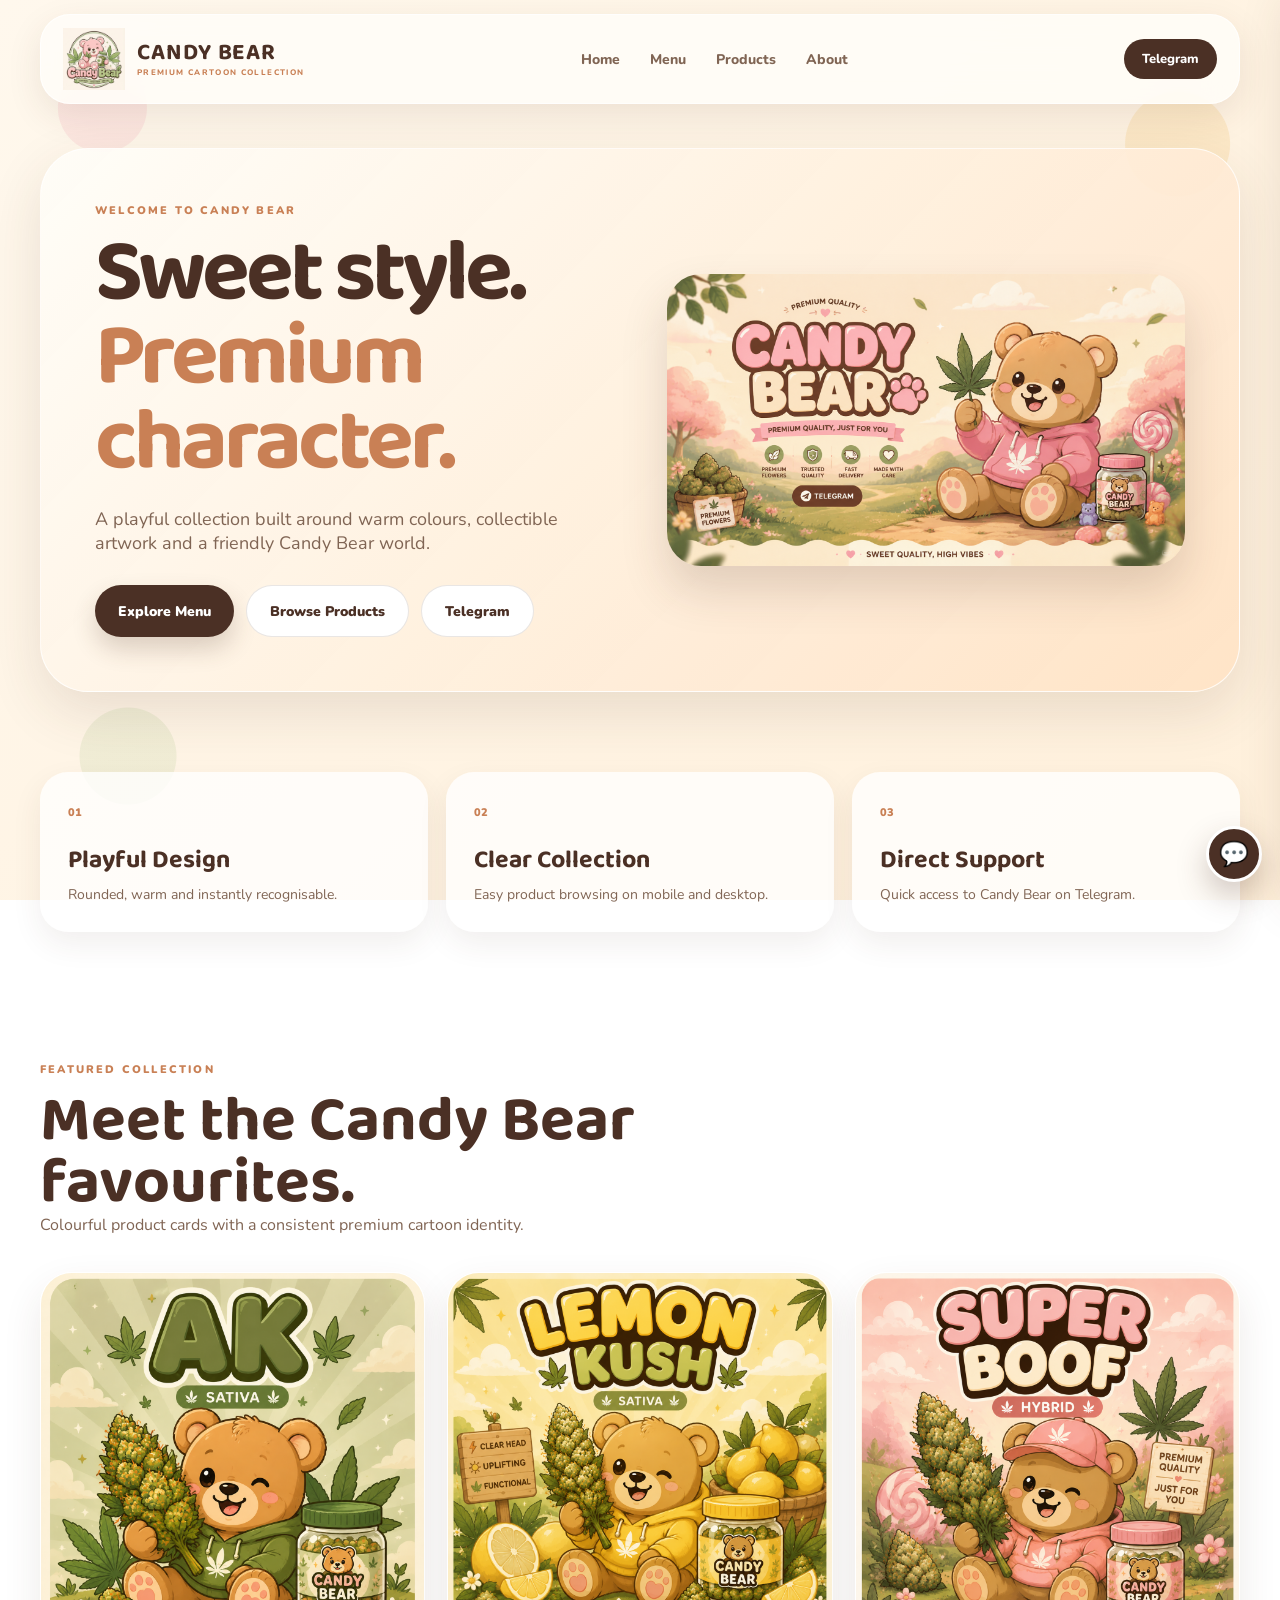
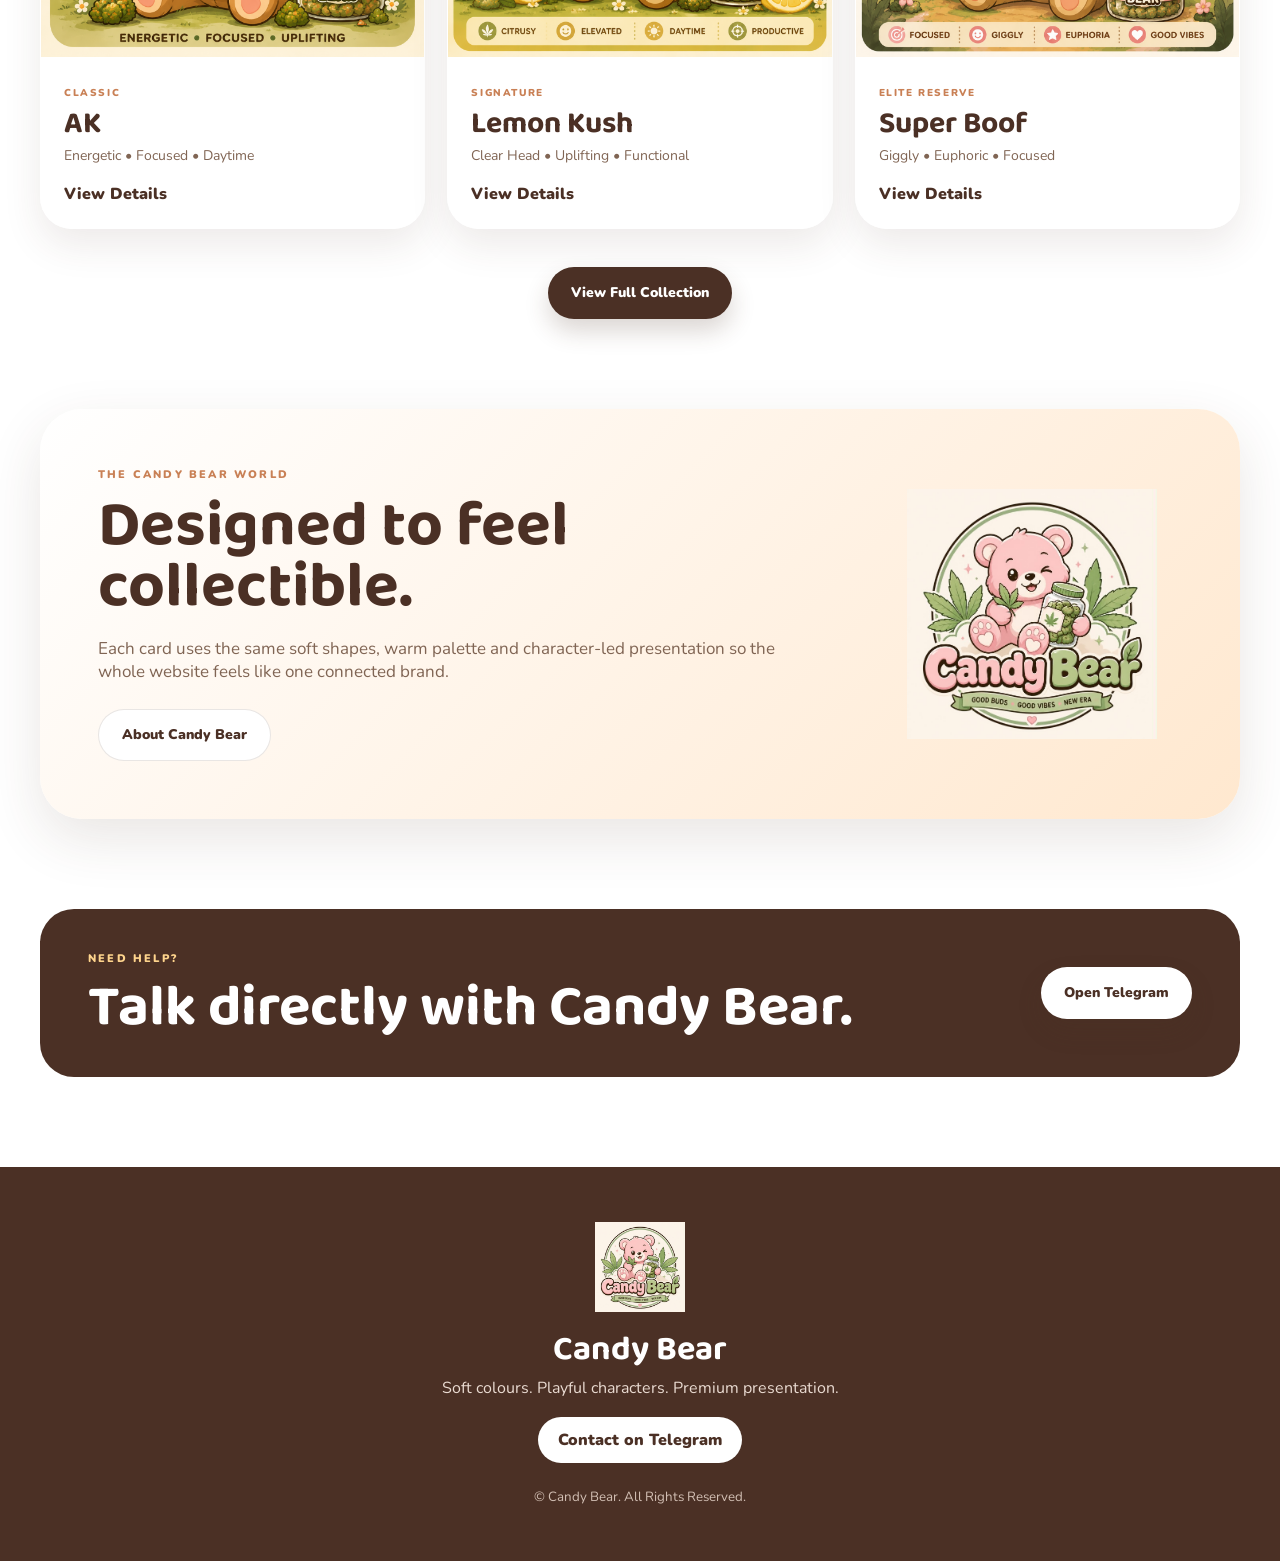
==== index.html @ da74f048 "Add files via upload" ====
<!DOCTYPE html>
<html lang="en">
<head>
  <meta charset="UTF-8">
  <meta name="viewport" content="width=device-width, initial-scale=1.0">
  <title>Candy Bear | Premium Cartoon Collection</title>
  <meta name="description" content="Explore the Candy Bear premium cartoon collection.">
  <link rel="icon" type="image/png" href="images/logo.png">
  <link rel="stylesheet" href="css/style.css">
</head>
<body>

<header class="site-header">
  <a class="brand" href="index.html" aria-label="Candy Bear home">
    <img src="images/logo.png" alt="Candy Bear">
    <span><strong>CANDY BEAR</strong><small>PREMIUM CARTOON COLLECTION</small></span>
  </a>

  <nav class="desktop-nav" aria-label="Main navigation">
    <a href="index.html">Home</a>
    <a href="menu.html">Menu</a>
    <a href="products.html">Products</a>
    <a href="about.html">About</a>
  </nav>

  <a class="header-telegram" href="https://t.me/CandyBearHQ" target="_blank" rel="noopener noreferrer">
    Telegram
  </a>

  <button class="menu-btn" type="button" onclick="openMenu()" aria-label="Open menu">☰</button>
</header>

<div class="mobile-menu" id="mobileMenu">
  <a href="index.html">Home</a>
  <a href="menu.html">Menu</a>
  <a href="products.html">Products</a>
  <a href="about.html">About</a>
  <a href="delivery.html">Delivery</a>
  <a href="contact.html">Contact</a>
  <a href="https://t.me/CandyBearHQ" class="telegram" target="_blank" rel="noopener noreferrer">Telegram</a>
</div>


<main>
  <section class="hero">
    <div class="hero-copy">
      <p class="eyebrow">WELCOME TO CANDY BEAR</p>
      <h1>Sweet style.<br><em>Premium character.</em></h1>
      <p>A playful collection built around warm colours, collectible artwork and a friendly Candy Bear world.</p>
      <div class="hero-actions">
        <a class="button primary" href="menu.html">Explore Menu</a>
        <a class="button secondary" href="products.html">Browse Products</a>
        <a class="button secondary" href="https://t.me/CandyBearHQ" target="_blank" rel="noopener noreferrer">Telegram</a>
      </div>
    </div>
    <div class="hero-visual">
      <img src="images/hero.png" alt="Candy Bear hero artwork">
    </div>
  </section>

  <section class="feature-strip">
    <article><span>01</span><h2>Playful Design</h2><p>Rounded, warm and instantly recognisable.</p></article>
    <article><span>02</span><h2>Clear Collection</h2><p>Easy product browsing on mobile and desktop.</p></article>
    <article><span>03</span><h2>Direct Support</h2><p>Quick access to Candy Bear on Telegram.</p></article>
  </section>

  <section class="section-shell">
    <div class="section-heading">
      <p class="eyebrow">FEATURED COLLECTION</p>
      <h2>Meet the Candy Bear favourites.</h2>
      <p>Colourful product cards with a consistent premium cartoon identity.</p>
    </div>

    <div class="product-grid">
      <article class="product-card"><img src="images/products/ak.png" alt="AK"><div><small>CLASSIC</small><h3>AK</h3><p>Energetic • Focused • Daytime</p><a href="products.html#ak">View Details</a></div></article>
      <article class="product-card"><img src="images/products/lemon.png" alt="Lemon Kush"><div><small>SIGNATURE</small><h3>Lemon Kush</h3><p>Clear Head • Uplifting • Functional</p><a href="products.html#lemon-kush">View Details</a></div></article>
      <article class="product-card"><img src="images/products/superboof.png" alt="Super Boof"><div><small>ELITE RESERVE</small><h3>Super Boof</h3><p>Giggly • Euphoric • Focused</p><a href="products.html#super-boof">View Details</a></div></article>
    </div>

    <div class="center-action"><a class="button primary" href="products.html">View Full Collection</a></div>
  </section>

  <section class="brand-story">
    <div>
      <p class="eyebrow">THE CANDY BEAR WORLD</p>
      <h2>Designed to feel collectible.</h2>
      <p>Each card uses the same soft shapes, warm palette and character-led presentation so the whole website feels like one connected brand.</p>
      <a class="button secondary" href="about.html">About Candy Bear</a>
    </div>
    <img src="images/logo.png" alt="Candy Bear logo">
  </section>

  <section class="final-cta">
    <div><p class="eyebrow">NEED HELP?</p><h2>Talk directly with Candy Bear.</h2></div>
    <a class="button primary" href="https://t.me/CandyBearHQ" target="_blank" rel="noopener noreferrer">Open Telegram</a>
  </section>
</main>


<footer class="site-footer">
  <img src="images/logo.png" alt="Candy Bear">
  <h2>Candy Bear</h2>
  <p>Soft colours. Playful characters. Premium presentation.</p>
  <a href="https://t.me/CandyBearHQ" target="_blank" rel="noopener noreferrer">Contact on Telegram</a>
  <small>© Candy Bear. All Rights Reserved.</small>
</footer>

<a class="floating-telegram" href="https://t.me/CandyBearHQ" target="_blank" rel="noopener noreferrer" aria-label="Open Telegram">💬</a>
<script src="js/script.js"></script>

</body>
</html>
---- css/style.css ----
@import url('https://fonts.googleapis.com/css2?family=Baloo+2:wght@500;600;700;800&family=Nunito:wght@400;600;700;800&display=swap');

:root{
  --cream:#fff8ed;
  --cream-2:#fff0db;
  --paper:#fffdf8;
  --brown:#4b3025;
  --brown-2:#6b4635;
  --caramel:#c98055;
  --honey:#efb64d;
  --pink:#f3a7b5;
  --green:#9fbe78;
  --muted:#806554;
  --line:rgba(75,48,37,.12);
  --shadow:0 20px 55px rgba(75,48,37,.12);
  --radius:34px;
}

*{box-sizing:border-box;margin:0;padding:0}
html{scroll-behavior:smooth}
body{
  min-height:100vh;
  overflow-x:hidden;
  color:var(--brown);
  font-family:"Nunito",sans-serif;
  background:
    radial-gradient(circle at 8% 12%,rgba(243,167,181,.2) 0 44px,transparent 45px),
    radial-gradient(circle at 92% 16%,rgba(239,182,77,.18) 0 52px,transparent 53px),
    radial-gradient(circle at 10% 84%,rgba(159,190,120,.15) 0 48px,transparent 49px),
    linear-gradient(135deg,var(--cream),var(--cream-2));
  background-attachment:fixed;
}
img{display:block;max-width:100%}
a{text-decoration:none;color:inherit}
button{font:inherit}

.site-header{
  position:sticky;top:14px;z-index:1000;
  width:min(1200px,calc(100% - 30px));
  min-height:86px;margin:14px auto 0;padding:13px 22px;
  display:flex;align-items:center;justify-content:space-between;gap:24px;
  border:1px solid rgba(255,255,255,.75);border-radius:30px;
  background:rgba(255,253,248,.86);
  backdrop-filter:blur(16px);-webkit-backdrop-filter:blur(16px);
  box-shadow:0 12px 35px rgba(75,48,37,.10);
}
.brand{display:flex;align-items:center;gap:12px}
.brand img{width:62px;height:62px;object-fit:contain}
.brand span{display:grid;line-height:1}
.brand strong{font-family:"Baloo 2",sans-serif;font-size:23px;letter-spacing:.04em}
.brand small{margin-top:5px;color:var(--caramel);font-size:8px;font-weight:800;letter-spacing:.17em}
.desktop-nav{display:flex;gap:30px}
.desktop-nav a{font-size:14px;font-weight:800;color:var(--muted)}
.desktop-nav a:hover{color:var(--caramel)}
.header-telegram,.mobile-menu .telegram{
  padding:11px 18px;border-radius:999px;background:var(--brown);color:#fff;font-size:13px;font-weight:800
}
.menu-btn{display:none;border:0;background:transparent;color:var(--brown);font-size:28px;cursor:pointer}
.mobile-menu{
  position:fixed;top:0;right:-330px;z-index:1200;width:300px;height:100vh;padding:110px 34px 40px;
  display:grid;align-content:start;gap:8px;background:var(--paper);box-shadow:-18px 0 50px rgba(75,48,37,.16);
  transition:right .3s ease;
}
.mobile-menu.active{right:0}
.mobile-menu a{padding:13px 2px;border-bottom:1px solid var(--line);font-size:18px;font-weight:800}

.hero{
  width:min(1200px,calc(100% - 30px));margin:44px auto 80px;padding:54px;
  display:grid;grid-template-columns:1fr 1fr;align-items:center;gap:54px;
  border:1px solid rgba(255,255,255,.8);border-radius:48px;
  background:linear-gradient(135deg,rgba(255,253,248,.95),rgba(255,226,196,.9));
  box-shadow:var(--shadow);overflow:hidden;
}
.hero-copy h1,.page-hero h1,.section-heading h2,.category-title h2,.brand-story h2,.final-cta h2{
  font-family:"Baloo 2",sans-serif;line-height:.96
}
.hero-copy h1{font-size:clamp(54px,7vw,88px);letter-spacing:-.045em}
.hero-copy h1 em{color:var(--caramel);font-style:normal}
.hero-copy>p:not(.eyebrow){max-width:620px;margin-top:22px;color:var(--muted);font-size:18px}
.eyebrow{margin-bottom:14px;color:var(--caramel);font-size:11px;font-weight:900;letter-spacing:.2em}
.hero-actions{margin-top:30px;display:flex;flex-wrap:wrap;gap:12px}
.button{
  min-height:52px;padding:0 23px;display:inline-flex;align-items:center;justify-content:center;
  border-radius:999px;font-size:14px;font-weight:900;transition:.25s ease
}
.button:hover{transform:translateY(-3px)}
.button.primary{background:var(--brown);color:#fff;box-shadow:0 12px 25px rgba(75,48,37,.2)}
.button.secondary{border:1px solid var(--line);background:#fff;color:var(--brown)}
.hero-visual img{width:100%;border-radius:34px;box-shadow:0 24px 46px rgba(75,48,37,.17)}

.feature-strip{
  width:min(1200px,calc(100% - 30px));margin:0 auto 90px;
  display:grid;grid-template-columns:repeat(3,1fr);gap:18px
}
.feature-strip article{padding:28px;border-radius:28px;background:rgba(255,255,255,.78);box-shadow:0 12px 30px rgba(75,48,37,.08)}
.feature-strip span{color:var(--caramel);font-size:11px;font-weight:900}
.feature-strip h2{margin-top:18px;font-family:"Baloo 2",sans-serif;font-size:25px}
.feature-strip p{margin-top:5px;color:var(--muted);font-size:14px}

.section-shell,.menu-category-section,.catalog{width:min(1200px,calc(100% - 30px));margin:0 auto;padding:40px 0 90px}
.section-heading{max-width:760px;margin-bottom:36px}
.section-heading h2,.category-title h2{font-size:clamp(42px,5vw,66px)}
.section-heading>p:last-child,.category-title+ p{color:var(--muted)}
.product-grid,.menu-product-grid{display:grid;grid-template-columns:repeat(3,1fr);gap:22px}
.product-card,.menu-product,.catalog-card{
  overflow:hidden;border:1px solid rgba(255,255,255,.75);border-radius:32px;
  background:rgba(255,255,255,.85);box-shadow:0 16px 38px rgba(75,48,37,.10);
  transition:transform .3s ease,box-shadow .3s ease
}
.product-card:hover,.menu-product:hover,.catalog-card:hover{transform:translateY(-8px);box-shadow:0 26px 55px rgba(75,48,37,.16)}
.product-card img,.menu-product img{width:100%;aspect-ratio:1/1;object-fit:cover}
.product-card>div,.menu-product-body{padding:23px}
.product-card small,.menu-product small,.catalog-card small{color:var(--caramel);font-size:10px;font-weight:900;letter-spacing:.16em}
.product-card h3,.menu-product h3{margin-top:7px;font-family:"Baloo 2",sans-serif;font-size:30px;line-height:1}
.product-card p,.menu-product p{margin-top:7px;color:var(--muted);font-size:14px}
.product-card a,.menu-product a{margin-top:18px;display:inline-flex;color:var(--brown);font-weight:900}
.menu-product strong{display:block;margin-top:12px;color:var(--brown);font-size:17px}
.center-action{margin-top:38px;text-align:center}

.brand-story{
  width:min(1200px,calc(100% - 30px));margin:0 auto 90px;padding:58px;
  display:grid;grid-template-columns:1fr 300px;align-items:center;gap:60px;
  border-radius:42px;background:linear-gradient(135deg,#fff,#ffe8cf);box-shadow:var(--shadow)
}
.brand-story h2{font-size:clamp(42px,5vw,66px)}
.brand-story p:not(.eyebrow){margin:18px 0 26px;color:var(--muted);font-size:17px}
.brand-story img{width:250px;margin:auto}

.page-hero{
  width:min(900px,calc(100% - 30px));margin:70px auto 36px;text-align:center
}
.page-hero h1{font-size:clamp(52px,8vw,82px)}
.page-hero>p:last-child{margin-top:12px;color:var(--muted);font-size:17px}
.category-title{margin-bottom:28px}
.category-title span{color:var(--caramel);font-size:11px;font-weight:900;letter-spacing:.18em}
.menu-product-grid.three{grid-template-columns:repeat(3,1fr)}
.menu-category-section.tinted{
  width:100%;max-width:none;padding-left:max(15px,calc((100% - 1200px)/2));padding-right:max(15px,calc((100% - 1200px)/2));
  background:rgba(255,255,255,.34)
}

.catalog{display:grid;gap:24px}
.catalog-card{padding:22px;display:grid;grid-template-columns:290px 1fr;align-items:center;gap:34px}
.catalog-card img{width:100%;border-radius:25px}
.catalog-card h2{margin-top:8px;font-family:"Baloo 2",sans-serif;font-size:42px;line-height:1}
.catalog-card strong{display:block;margin-top:13px;color:var(--caramel);font-size:18px}
.catalog-card p{margin-top:9px;color:var(--muted)}
.catalog-actions{margin-top:22px;display:flex;flex-wrap:wrap;gap:10px}

.final-cta{
  width:min(1200px,calc(100% - 30px));margin:0 auto 90px;padding:42px 48px;
  display:flex;align-items:center;justify-content:space-between;gap:35px;
  border-radius:34px;background:var(--brown);color:#fff
}
.final-cta h2{font-size:clamp(38px,5vw,58px)}
.final-cta .eyebrow{color:#ffd58d}
.final-cta .button.primary{background:#fff;color:var(--brown)}

.site-footer{padding:55px 20px;text-align:center;background:var(--brown);color:#fff}
.site-footer img{width:90px;margin:auto}
.site-footer h2{margin-top:10px;font-family:"Baloo 2",sans-serif;font-size:34px}
.site-footer p{color:#eadbd2}
.site-footer>a{margin-top:18px;display:inline-flex;padding:12px 20px;border-radius:999px;background:#fff;color:var(--brown);font-weight:900}
.site-footer small{margin-top:25px;display:block;color:#d2bfb4}
.floating-telegram{
  position:fixed;right:18px;bottom:18px;z-index:1100;width:56px;height:56px;
  display:grid;place-items:center;border:3px solid #fff;border-radius:50%;
  background:var(--brown);font-size:24px;box-shadow:0 14px 30px rgba(75,48,37,.25)
}

@media(max-width:860px){
  .desktop-nav,.header-telegram{display:none}
  .menu-btn{display:block}
  .hero{grid-template-columns:1fr;padding:30px;text-align:center}
  .hero-actions{justify-content:center}
  .feature-strip{grid-template-columns:1fr}
  .product-grid,.menu-product-grid,.menu-product-grid.three{grid-template-columns:repeat(2,1fr)}
  .brand-story{grid-template-columns:1fr;text-align:center}
  .final-cta{align-items:flex-start;flex-direction:column}
}

@media(max-width:620px){
  .site-header{top:8px;min-height:72px;padding:10px 16px}
  .brand img{width:49px;height:49px}
  .brand strong{font-size:19px}
  .brand small{font-size:7px}
  .hero{margin-top:25px;padding:22px;border-radius:32px}
  .hero-copy h1{font-size:49px}
  .hero-copy>p:not(.eyebrow){font-size:16px}
  .hero-actions{display:grid}
  .hero-actions .button{width:100%}
  .product-grid,.menu-product-grid,.menu-product-grid.three{grid-template-columns:1fr}
  .product-card img,.menu-product img{aspect-ratio:1/1}
  .section-shell,.menu-category-section,.catalog{padding-bottom:65px}
  .brand-story{padding:34px 22px;border-radius:30px}
  .catalog-card{grid-template-columns:1fr;padding:14px}
  .catalog-card>div{padding:10px}
  .catalog-card h2{font-size:35px}
  .catalog-actions{display:grid}
  .catalog-actions .button{width:100%}
  .final-cta{padding:31px 23px;border-radius:28px}
  .final-cta .button{width:100%}
}


/* Candy Bear V2 collection banners */
.collection-banner{
  width:100%;
  height:auto;
  margin-bottom:28px;
  display:block;
  border:1px solid rgba(255,255,255,.8);
  border-radius:34px;
  box-shadow:0 18px 45px rgba(75,48,37,.14);
}

.menu-product-grid.two{
  grid-template-columns:repeat(2,minmax(0,1fr));
}

.menu-product-grid.one{
  grid-template-columns:minmax(0,1fr);
}

@media(max-width:620px){
  .collection-banner{
    margin-bottom:22px;
    border-radius:24px;
  }

  .menu-product-grid.two,
  .menu-product-grid.one{
    grid-template-columns:1fr;
  }
}
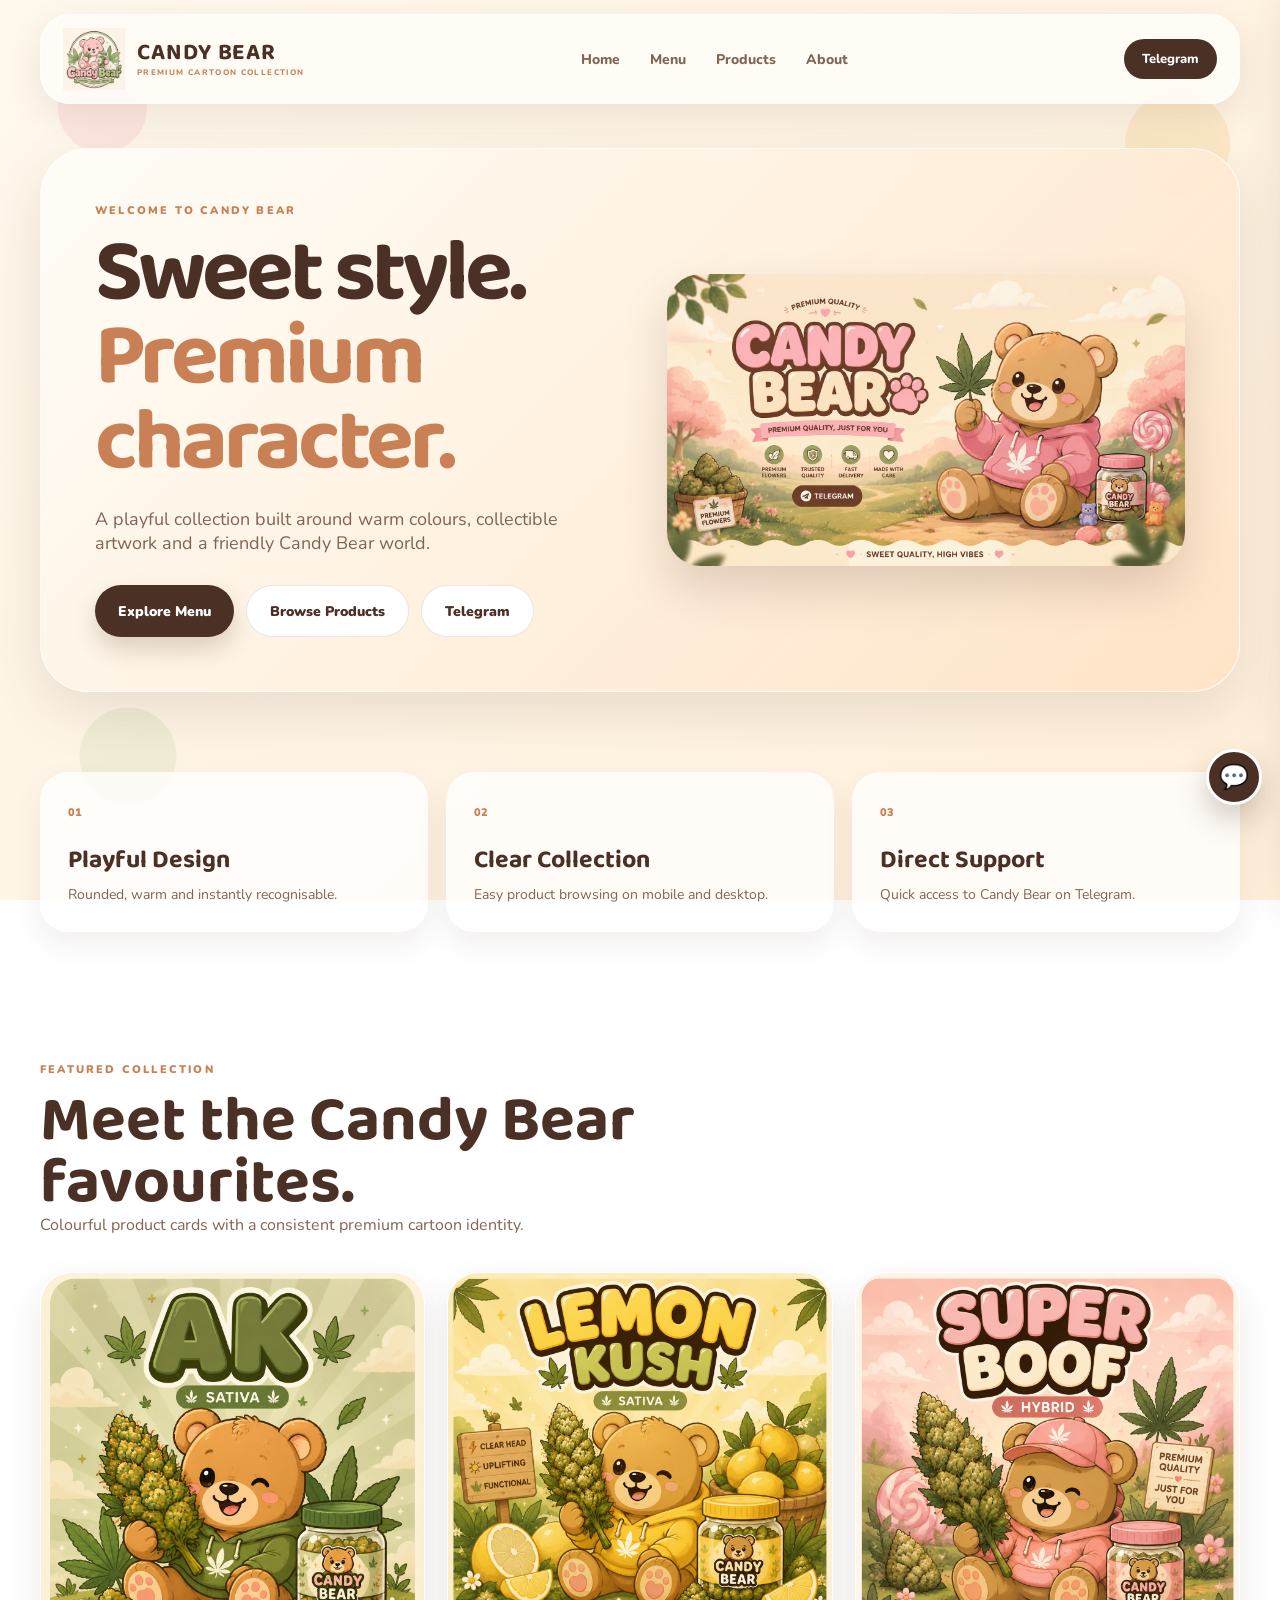
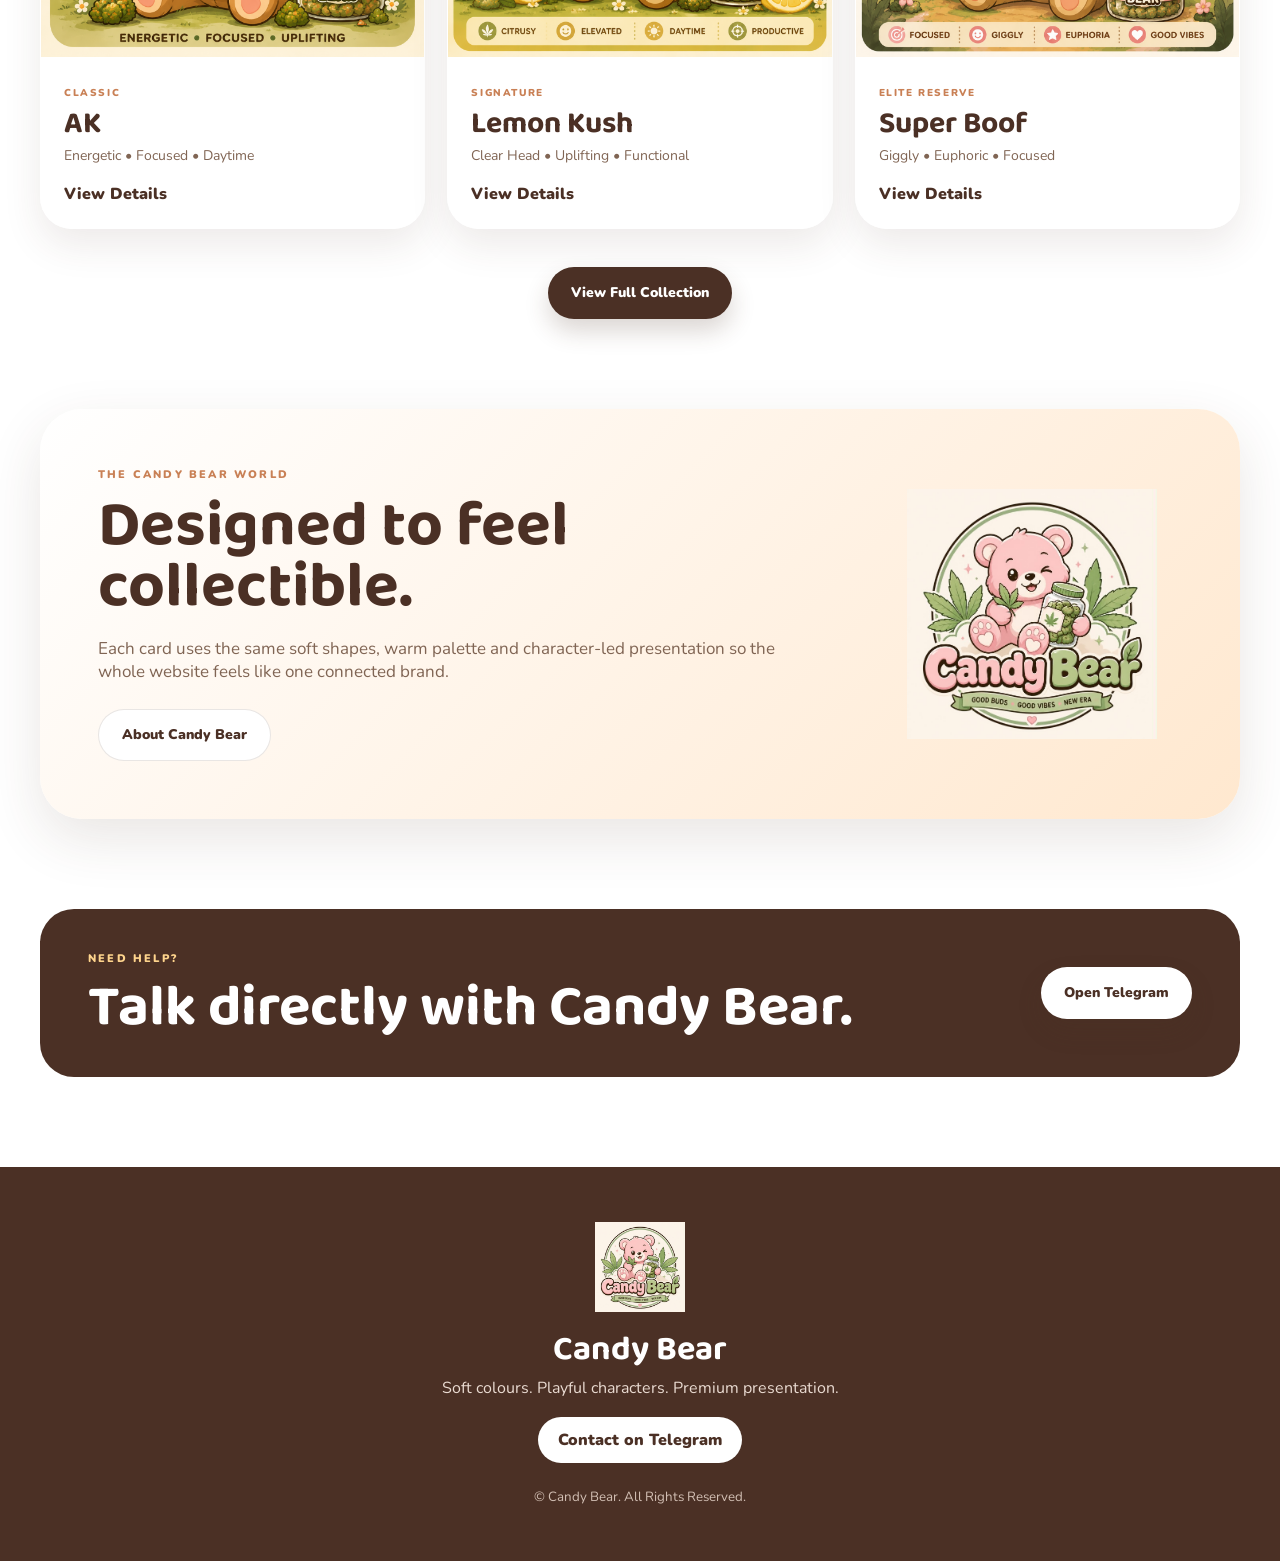
==== commit 7fc5c54d: "Add files via upload" ====
--- a/index.html
+++ b/index.html
@@ -6,7 +6,7 @@
   <title>Candy Bear | Premium Cartoon Collection</title>
   <meta name="description" content="Explore the Candy Bear premium cartoon collection.">
   <link rel="icon" type="image/png" href="images/logo.png">
-  <link rel="stylesheet" href="css/style.css">
+  <link rel="stylesheet" href="css/style.css?v=20260805-3">
 </head>
 <body>
 
@@ -27,7 +27,7 @@
     Telegram
   </a>
 
-  <button class="menu-btn" type="button" onclick="openMenu()" aria-label="Open menu">☰</button>
+  <button class="menu-btn" type="button" aria-label="Open menu" aria-controls="mobileMenu" aria-expanded="false">☰</button>
 </header>
 
 <div class="mobile-menu" id="mobileMenu">
--- a/css/style.css
+++ b/css/style.css
@@ -163,7 +163,7 @@
 .site-footer>a{margin-top:18px;display:inline-flex;padding:12px 20px;border-radius:999px;background:#fff;color:var(--brown);font-weight:900}
 .site-footer small{margin-top:25px;display:block;color:#d2bfb4}
 .floating-telegram{
-  position:fixed;right:18px;bottom:18px;z-index:1100;width:56px;height:56px;
+  position:fixed;right:18px;bottom:95px;z-index:1100;width:56px;height:56px;
   display:grid;place-items:center;border:3px solid #fff;border-radius:50%;
   background:var(--brown);font-size:24px;box-shadow:0 14px 30px rgba(75,48,37,.25)
 }
@@ -233,3 +233,149 @@
     grid-template-columns:1fr;
   }
 }
+
+
+/* Candy Bear V2 Final refinements */
+.category-title p{
+  max-width:680px;
+  margin-top:10px;
+  color:var(--muted);
+  font-size:16px;
+}
+
+.menu-product{
+  display:flex;
+  flex-direction:column;
+}
+
+.menu-product img{
+  width:100%;
+  aspect-ratio:1/1;
+  object-fit:cover;
+}
+
+.menu-product-body{
+  display:flex;
+  flex:1;
+  flex-direction:column;
+}
+
+.menu-product-body > p{
+  line-height:1.65;
+}
+
+.effect-list{
+  margin-top:16px;
+  display:flex;
+  flex-wrap:wrap;
+  gap:8px;
+}
+
+.effect-list span{
+  padding:7px 11px;
+  border:1px solid var(--line);
+  border-radius:999px;
+  background:var(--cream);
+  color:var(--brown-2);
+  font-size:12px;
+  font-weight:800;
+}
+
+.menu-product-body > a{
+  width:100%;
+  min-height:50px;
+  margin-top:auto;
+  padding:13px 18px;
+  align-items:center;
+  justify-content:center;
+  border-radius:999px;
+  background:var(--brown);
+  color:#fff;
+}
+
+.menu-overlay{
+  position:fixed;
+  inset:0;
+  z-index:1150;
+  background:rgba(75,48,37,.34);
+  opacity:0;
+  visibility:hidden;
+  transition:.3s ease;
+}
+
+.menu-overlay.active{
+  opacity:1;
+  visibility:visible;
+}
+
+.mobile-close{
+  position:absolute;
+  top:22px;
+  right:24px;
+  border:0;
+  background:transparent;
+  color:var(--brown);
+  font-size:34px;
+  cursor:pointer;
+}
+
+body.mobile-menu-open{
+  overflow:hidden;
+}
+
+@media(max-width:620px){
+  .page-hero{
+    margin-top:44px;
+  }
+
+  .page-hero h1{
+    font-size:48px;
+  }
+
+  .collection-banner{
+    width:100%;
+    height:auto;
+    object-fit:contain;
+    border-radius:22px;
+  }
+
+  .menu-product-body{
+    padding:22px 18px;
+  }
+
+  .menu-product h3{
+    font-size:32px;
+  }
+
+  .menu-product strong{
+    font-size:18px;
+  }
+
+  .menu-product-body > p{
+    font-size:16px;
+  }
+
+  .effect-list span{
+    font-size:13px;
+  }
+
+  .menu-product-body > a{
+    min-height:54px;
+    font-size:15px;
+  }
+}
+
+
+/* Mobile fix: prevent floating Telegram button from covering product cards */
+@media(max-width:620px){
+  body.menu-page .floating-telegram,
+  body.products-page .floating-telegram{
+    display:none;
+  }
+}
+
+/* Definitive product-page fix */
+body.menu-page .floating-telegram,
+body.products-page .floating-telegram{
+  display:none !important;
+}
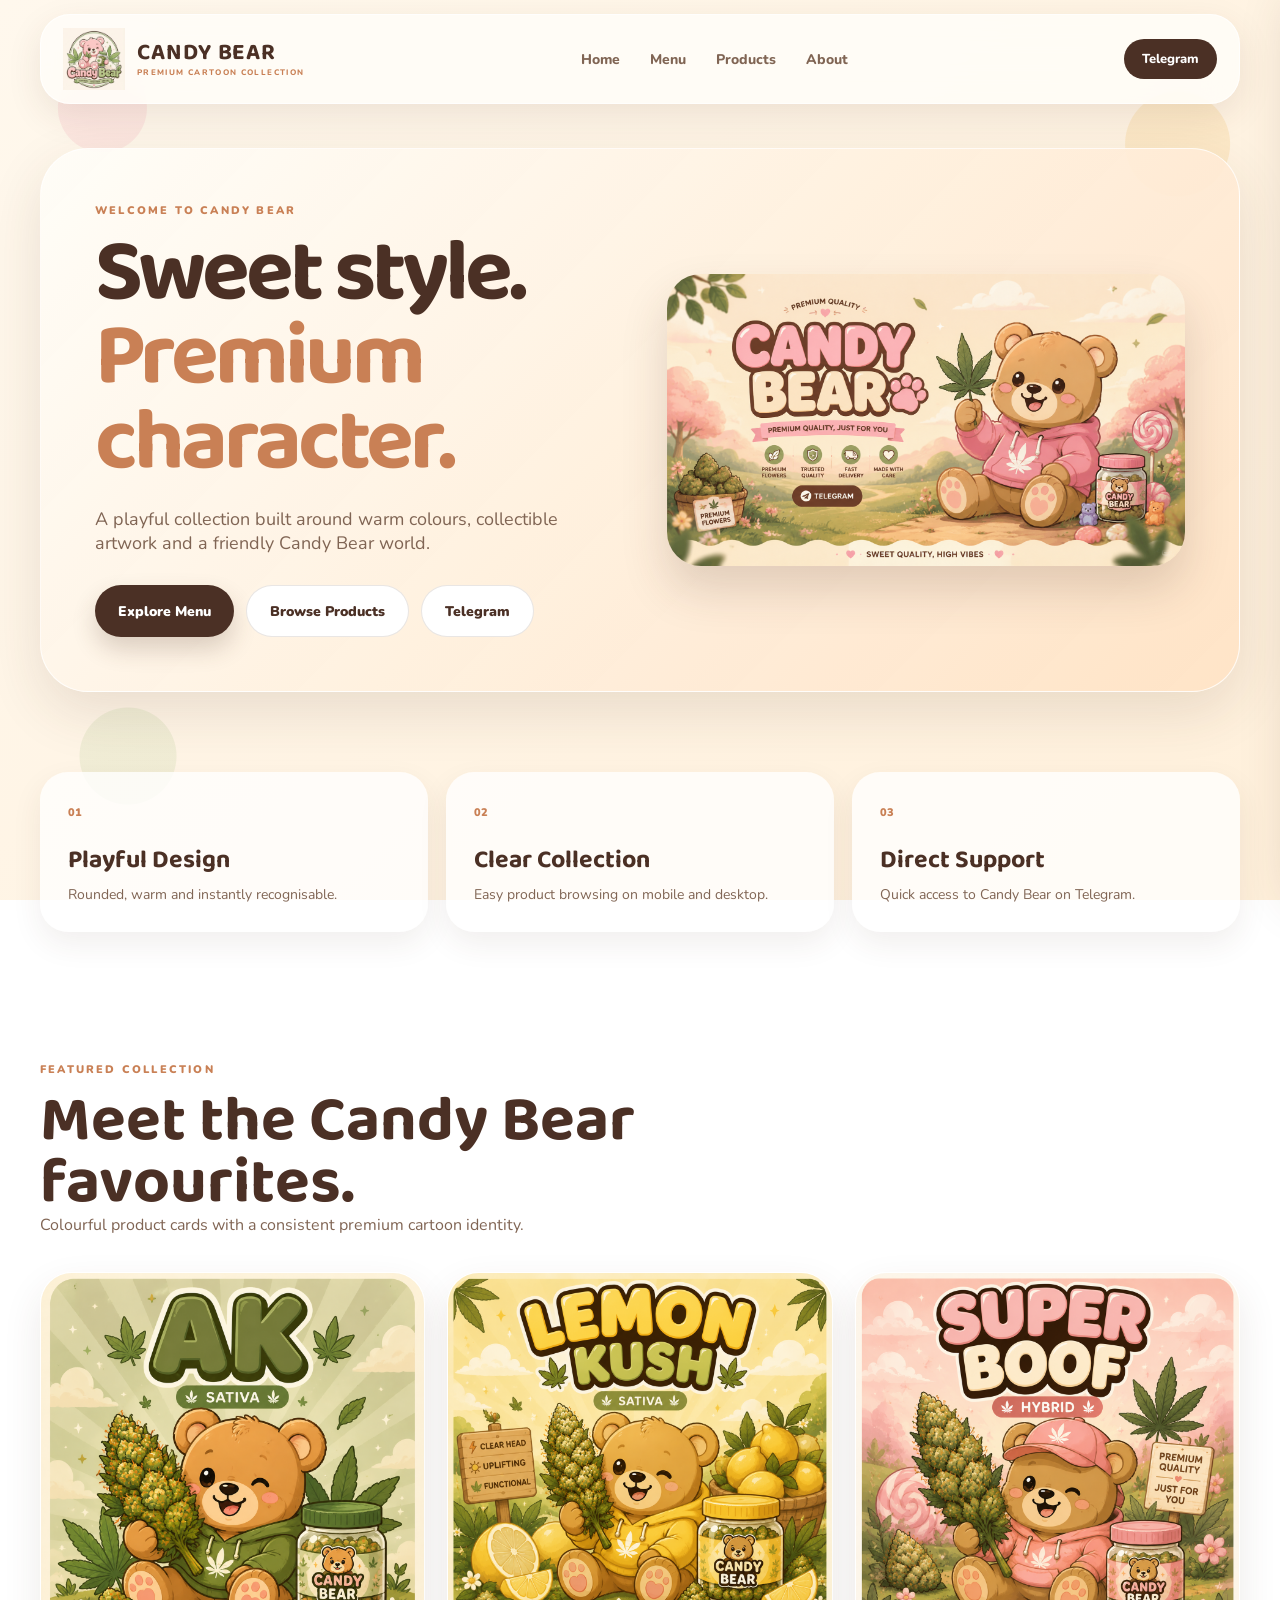
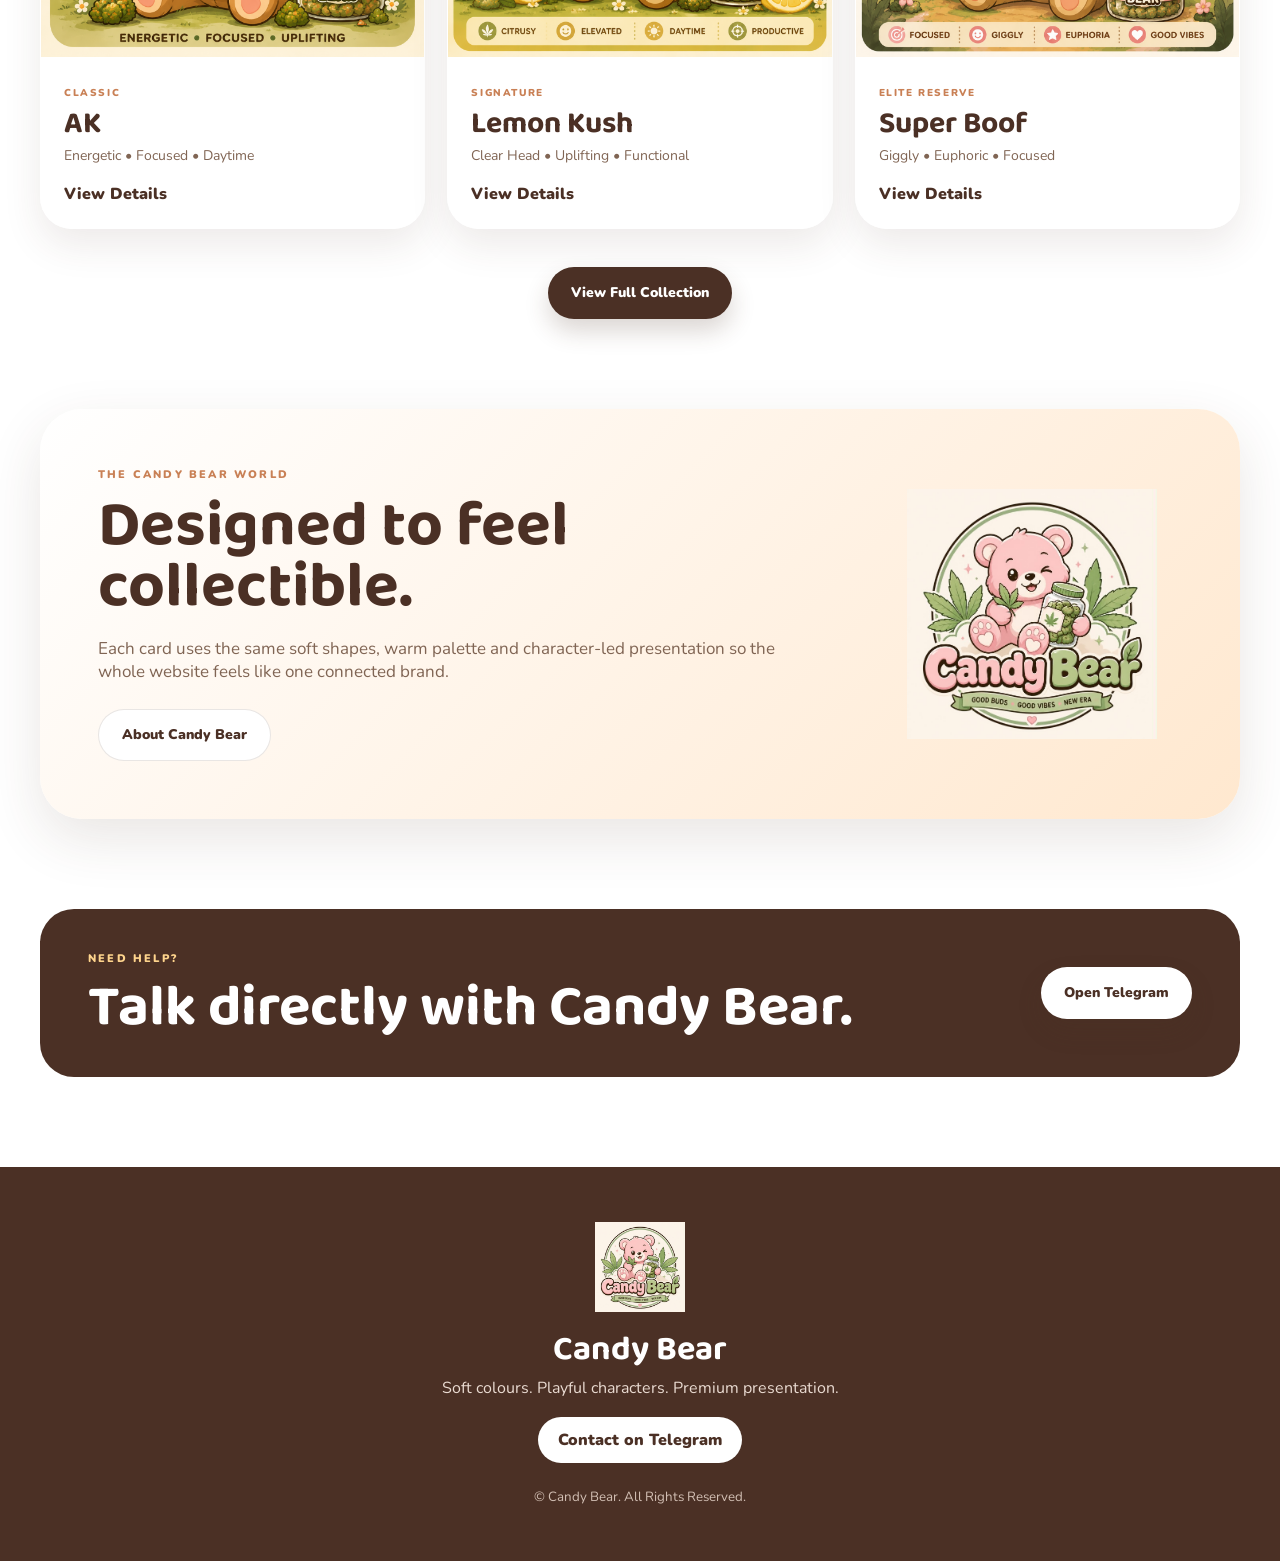
==== commit 7f71066b: "Add files via upload" ====
--- a/index.html
+++ b/index.html
@@ -6,7 +6,7 @@
   <title>Candy Bear | Premium Cartoon Collection</title>
   <meta name="description" content="Explore the Candy Bear premium cartoon collection.">
   <link rel="icon" type="image/png" href="images/logo.png">
-  <link rel="stylesheet" href="css/style.css?v=20260805-3">
+  <link rel="stylesheet" href="css/style.css?v=20260805-5">
 </head>
 <body>
 
@@ -104,8 +104,6 @@
   <a href="https://t.me/CandyBearHQ" target="_blank" rel="noopener noreferrer">Contact on Telegram</a>
   <small>© Candy Bear. All Rights Reserved.</small>
 </footer>
-
-<a class="floating-telegram" href="https://t.me/CandyBearHQ" target="_blank" rel="noopener noreferrer" aria-label="Open Telegram">💬</a>
 <script src="js/script.js"></script>
 
 </body>
--- a/css/style.css
+++ b/css/style.css
@@ -284,7 +284,7 @@
 .menu-product-body > a{
   width:100%;
   min-height:50px;
-  margin-top:auto;
+  margin-top:22px;
   padding:13px 18px;
   align-items:center;
   justify-content:center;
@@ -379,3 +379,28 @@
 body.products-page .floating-telegram{
   display:none !important;
 }
+
+
+/* Card button spacing and overlay fix — 2026-08-05 */
+.menu-product{
+  height:auto !important;
+  overflow:hidden;
+}
+.menu-product-body{
+  min-height:0;
+  padding-bottom:24px;
+}
+.menu-product-body > a{
+  position:relative;
+  z-index:1;
+  flex:none;
+  margin-top:22px !important;
+}
+.floating-telegram{
+  display:none !important;
+}
+@media(max-width:620px){
+  .menu-product-body > a{
+    margin-top:20px !important;
+  }
+}
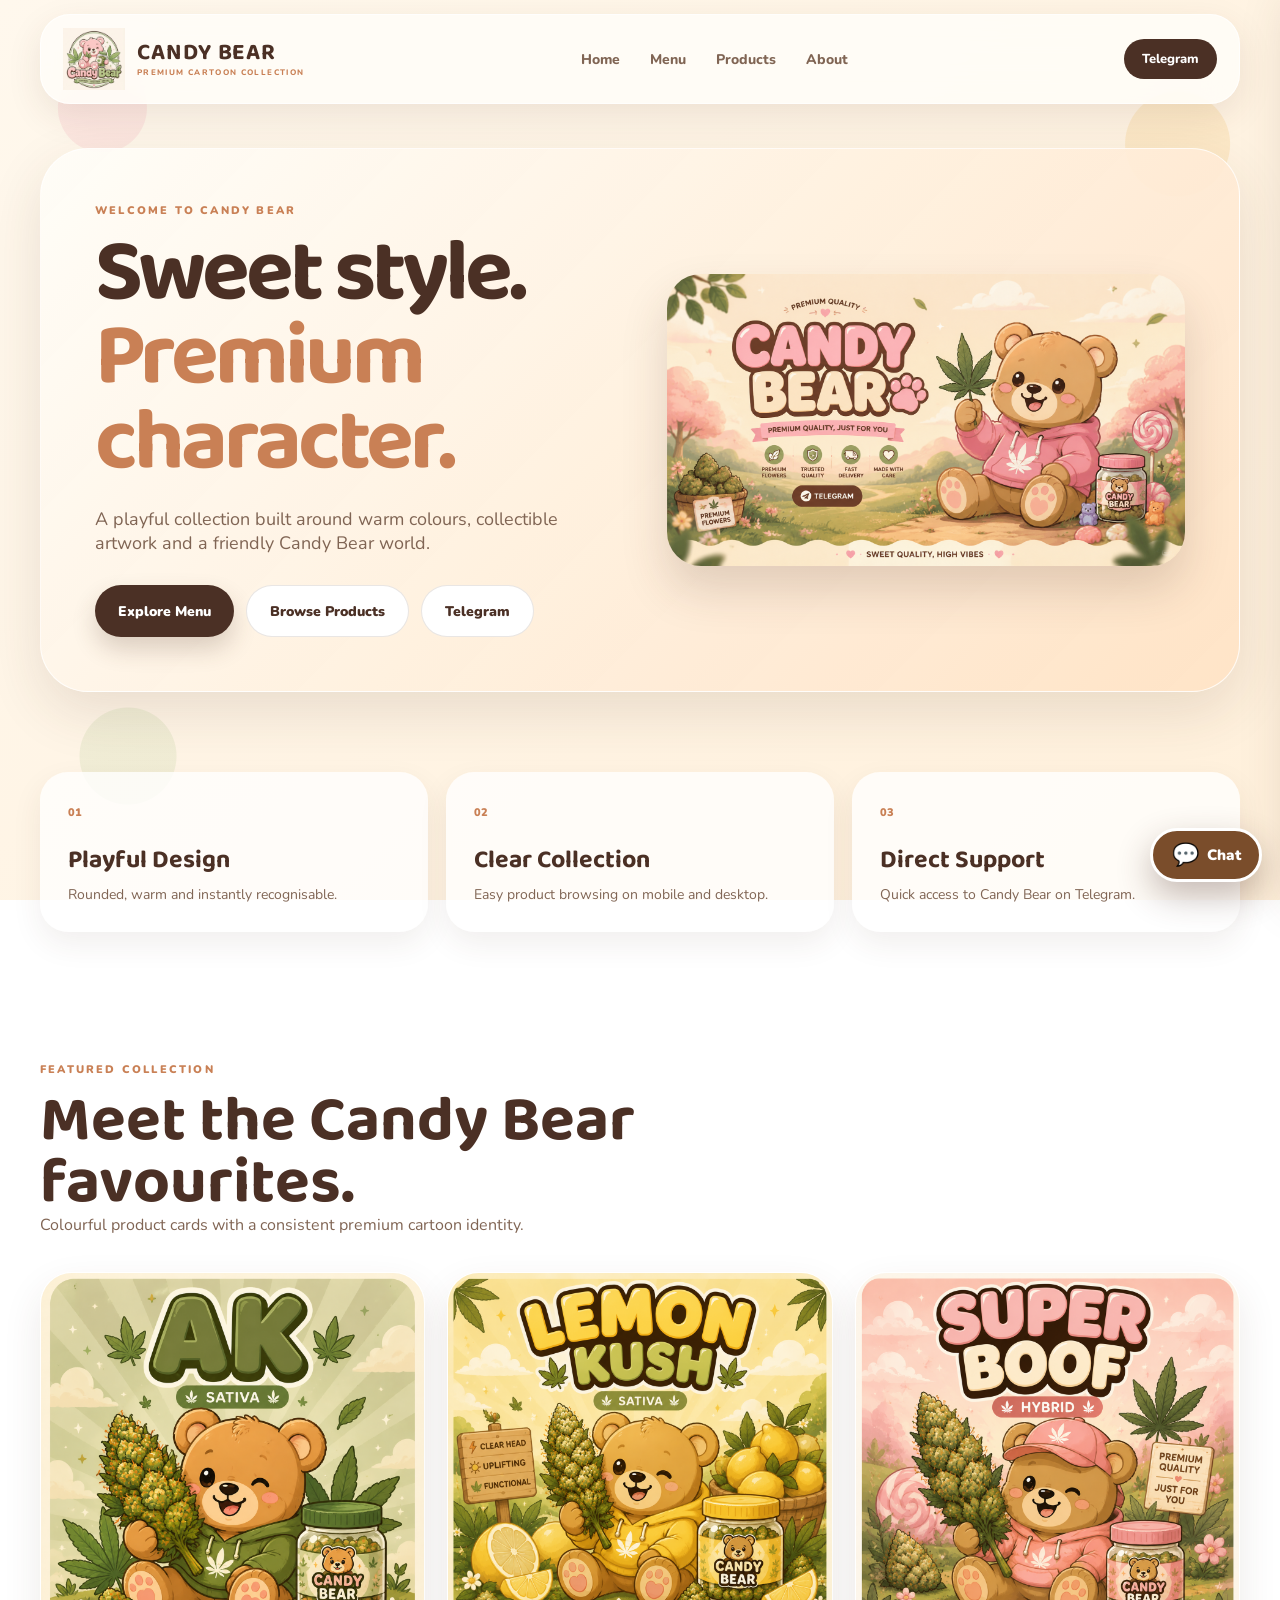
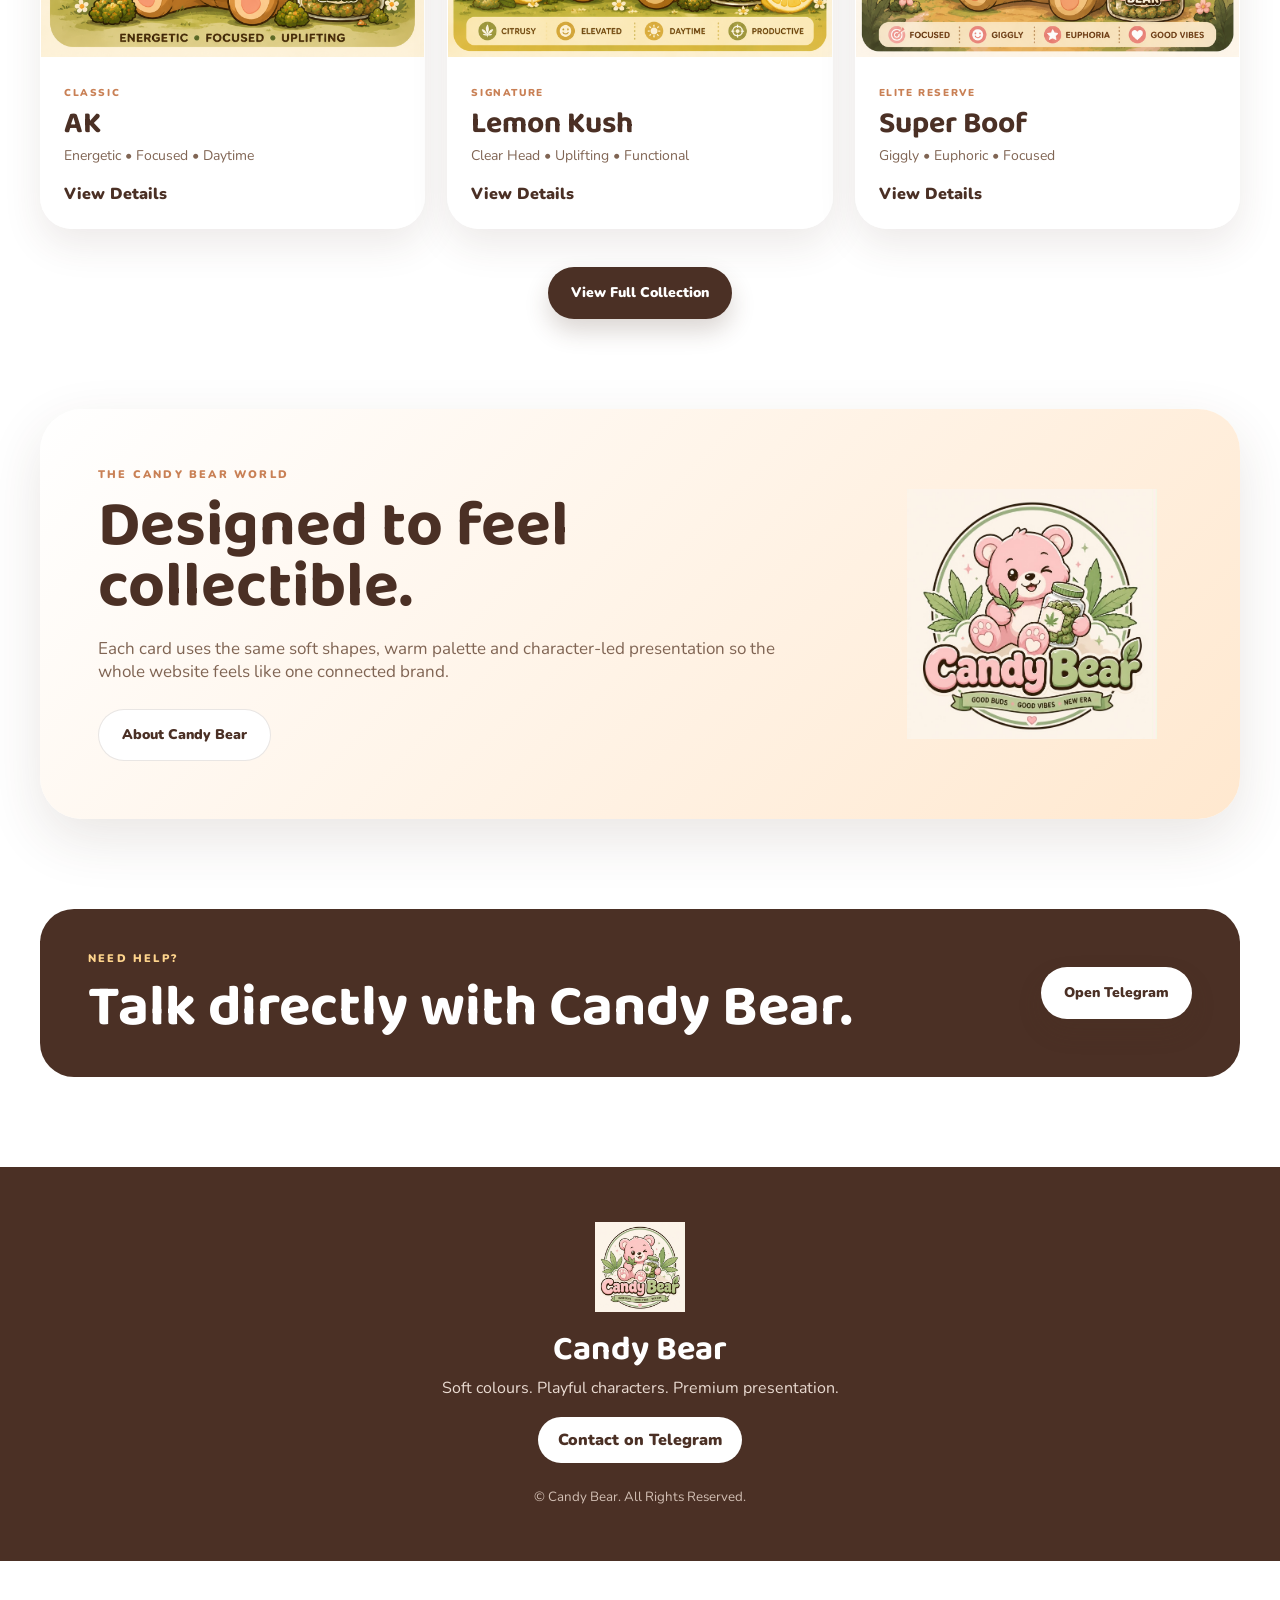
==== commit 117a6fdd: "Add files via upload" ====
--- a/index.html
+++ b/index.html
@@ -1,110 +1,95 @@
 <!DOCTYPE html>
+
 <html lang="en">
 <head>
-  <meta charset="UTF-8">
-  <meta name="viewport" content="width=device-width, initial-scale=1.0">
-  <title>Candy Bear | Premium Cartoon Collection</title>
-  <meta name="description" content="Explore the Candy Bear premium cartoon collection.">
-  <link rel="icon" type="image/png" href="images/logo.png">
-  <link rel="stylesheet" href="css/style.css?v=20260805-5">
+<meta charset="utf-8"/>
+<meta content="width=device-width, initial-scale=1.0" name="viewport"/>
+<title>Candy Bear | Premium Cartoon Collection</title>
+<meta content="Explore the Candy Bear premium cartoon collection." name="description"/>
+<link href="images/logo.png" rel="icon" type="image/png"/>
+<link href="css/style.css?v=20260805-chat-button-v2" rel="stylesheet"/>
 </head>
 <body>
-
 <header class="site-header">
-  <a class="brand" href="index.html" aria-label="Candy Bear home">
-    <img src="images/logo.png" alt="Candy Bear">
-    <span><strong>CANDY BEAR</strong><small>PREMIUM CARTOON COLLECTION</small></span>
-  </a>
-
-  <nav class="desktop-nav" aria-label="Main navigation">
-    <a href="index.html">Home</a>
-    <a href="menu.html">Menu</a>
-    <a href="products.html">Products</a>
-    <a href="about.html">About</a>
-  </nav>
-
-  <a class="header-telegram" href="https://t.me/CandyBearHQ" target="_blank" rel="noopener noreferrer">
+<a aria-label="Candy Bear home" class="brand" href="index.html">
+<img alt="Candy Bear" src="images/logo.png"/>
+<span><strong>CANDY BEAR</strong><small>PREMIUM CARTOON COLLECTION</small></span>
+</a>
+<nav aria-label="Main navigation" class="desktop-nav">
+<a href="index.html">Home</a>
+<a href="menu.html">Menu</a>
+<a href="products.html">Products</a>
+<a href="about.html">About</a>
+</nav>
+<a class="header-telegram" href="https://t.me/CandyBearHQ" rel="noopener noreferrer" target="_blank">
     Telegram
   </a>
-
-  <button class="menu-btn" type="button" aria-label="Open menu" aria-controls="mobileMenu" aria-expanded="false">☰</button>
+<button aria-controls="mobileMenu" aria-expanded="false" aria-label="Open menu" class="menu-btn" type="button">☰</button>
 </header>
-
 <div class="mobile-menu" id="mobileMenu">
-  <a href="index.html">Home</a>
-  <a href="menu.html">Menu</a>
-  <a href="products.html">Products</a>
-  <a href="about.html">About</a>
-  <a href="delivery.html">Delivery</a>
-  <a href="contact.html">Contact</a>
-  <a href="https://t.me/CandyBearHQ" class="telegram" target="_blank" rel="noopener noreferrer">Telegram</a>
+<a href="index.html">Home</a>
+<a href="menu.html">Menu</a>
+<a href="products.html">Products</a>
+<a href="about.html">About</a>
+<a href="delivery.html">Delivery</a>
+<a href="contact.html">Contact</a>
+<a class="telegram" href="https://t.me/CandyBearHQ" rel="noopener noreferrer" target="_blank">Telegram</a>
 </div>
-
-
 <main>
-  <section class="hero">
-    <div class="hero-copy">
-      <p class="eyebrow">WELCOME TO CANDY BEAR</p>
-      <h1>Sweet style.<br><em>Premium character.</em></h1>
-      <p>A playful collection built around warm colours, collectible artwork and a friendly Candy Bear world.</p>
-      <div class="hero-actions">
-        <a class="button primary" href="menu.html">Explore Menu</a>
-        <a class="button secondary" href="products.html">Browse Products</a>
-        <a class="button secondary" href="https://t.me/CandyBearHQ" target="_blank" rel="noopener noreferrer">Telegram</a>
-      </div>
-    </div>
-    <div class="hero-visual">
-      <img src="images/hero.png" alt="Candy Bear hero artwork">
-    </div>
-  </section>
-
-  <section class="feature-strip">
-    <article><span>01</span><h2>Playful Design</h2><p>Rounded, warm and instantly recognisable.</p></article>
-    <article><span>02</span><h2>Clear Collection</h2><p>Easy product browsing on mobile and desktop.</p></article>
-    <article><span>03</span><h2>Direct Support</h2><p>Quick access to Candy Bear on Telegram.</p></article>
-  </section>
-
-  <section class="section-shell">
-    <div class="section-heading">
-      <p class="eyebrow">FEATURED COLLECTION</p>
-      <h2>Meet the Candy Bear favourites.</h2>
-      <p>Colourful product cards with a consistent premium cartoon identity.</p>
-    </div>
-
-    <div class="product-grid">
-      <article class="product-card"><img src="images/products/ak.png" alt="AK"><div><small>CLASSIC</small><h3>AK</h3><p>Energetic • Focused • Daytime</p><a href="products.html#ak">View Details</a></div></article>
-      <article class="product-card"><img src="images/products/lemon.png" alt="Lemon Kush"><div><small>SIGNATURE</small><h3>Lemon Kush</h3><p>Clear Head • Uplifting • Functional</p><a href="products.html#lemon-kush">View Details</a></div></article>
-      <article class="product-card"><img src="images/products/superboof.png" alt="Super Boof"><div><small>ELITE RESERVE</small><h3>Super Boof</h3><p>Giggly • Euphoric • Focused</p><a href="products.html#super-boof">View Details</a></div></article>
-    </div>
-
-    <div class="center-action"><a class="button primary" href="products.html">View Full Collection</a></div>
-  </section>
-
-  <section class="brand-story">
-    <div>
-      <p class="eyebrow">THE CANDY BEAR WORLD</p>
-      <h2>Designed to feel collectible.</h2>
-      <p>Each card uses the same soft shapes, warm palette and character-led presentation so the whole website feels like one connected brand.</p>
-      <a class="button secondary" href="about.html">About Candy Bear</a>
-    </div>
-    <img src="images/logo.png" alt="Candy Bear logo">
-  </section>
-
-  <section class="final-cta">
-    <div><p class="eyebrow">NEED HELP?</p><h2>Talk directly with Candy Bear.</h2></div>
-    <a class="button primary" href="https://t.me/CandyBearHQ" target="_blank" rel="noopener noreferrer">Open Telegram</a>
-  </section>
+<section class="hero">
+<div class="hero-copy">
+<p class="eyebrow">WELCOME TO CANDY BEAR</p>
+<h1>Sweet style.<br/><em>Premium character.</em></h1>
+<p>A playful collection built around warm colours, collectible artwork and a friendly Candy Bear world.</p>
+<div class="hero-actions">
+<a class="button primary" href="menu.html">Explore Menu</a>
+<a class="button secondary" href="products.html">Browse Products</a>
+<a class="button secondary" href="https://t.me/CandyBearHQ" rel="noopener noreferrer" target="_blank">Telegram</a>
+</div>
+</div>
+<div class="hero-visual">
+<img alt="Candy Bear hero artwork" src="images/hero.png"/>
+</div>
+</section>
+<section class="feature-strip">
+<article><span>01</span><h2>Playful Design</h2><p>Rounded, warm and instantly recognisable.</p></article>
+<article><span>02</span><h2>Clear Collection</h2><p>Easy product browsing on mobile and desktop.</p></article>
+<article><span>03</span><h2>Direct Support</h2><p>Quick access to Candy Bear on Telegram.</p></article>
+</section>
+<section class="section-shell">
+<div class="section-heading">
+<p class="eyebrow">FEATURED COLLECTION</p>
+<h2>Meet the Candy Bear favourites.</h2>
+<p>Colourful product cards with a consistent premium cartoon identity.</p>
+</div>
+<div class="product-grid">
+<article class="product-card"><img alt="AK" src="images/products/ak.png"/><div><small>CLASSIC</small><h3>AK</h3><p>Energetic • Focused • Daytime</p><a href="products.html#ak">View Details</a></div></article>
+<article class="product-card"><img alt="Lemon Kush" src="images/products/lemon.png"/><div><small>SIGNATURE</small><h3>Lemon Kush</h3><p>Clear Head • Uplifting • Functional</p><a href="products.html#lemon-kush">View Details</a></div></article>
+<article class="product-card"><img alt="Super Boof" src="images/products/superboof.png"/><div><small>ELITE RESERVE</small><h3>Super Boof</h3><p>Giggly • Euphoric • Focused</p><a href="products.html#super-boof">View Details</a></div></article>
+</div>
+<div class="center-action"><a class="button primary" href="products.html">View Full Collection</a></div>
+</section>
+<section class="brand-story">
+<div>
+<p class="eyebrow">THE CANDY BEAR WORLD</p>
+<h2>Designed to feel collectible.</h2>
+<p>Each card uses the same soft shapes, warm palette and character-led presentation so the whole website feels like one connected brand.</p>
+<a class="button secondary" href="about.html">About Candy Bear</a>
+</div>
+<img alt="Candy Bear logo" src="images/logo.png"/>
+</section>
+<section class="final-cta">
+<div><p class="eyebrow">NEED HELP?</p><h2>Talk directly with Candy Bear.</h2></div>
+<a class="button primary" href="https://t.me/CandyBearHQ" rel="noopener noreferrer" target="_blank">Open Telegram</a>
+</section>
 </main>
-
-
 <footer class="site-footer">
-  <img src="images/logo.png" alt="Candy Bear">
-  <h2>Candy Bear</h2>
-  <p>Soft colours. Playful characters. Premium presentation.</p>
-  <a href="https://t.me/CandyBearHQ" target="_blank" rel="noopener noreferrer">Contact on Telegram</a>
-  <small>© Candy Bear. All Rights Reserved.</small>
+<img alt="Candy Bear" src="images/logo.png"/>
+<h2>Candy Bear</h2>
+<p>Soft colours. Playful characters. Premium presentation.</p>
+<a href="https://t.me/CandyBearHQ" rel="noopener noreferrer" target="_blank">Contact on Telegram</a>
+<small>© Candy Bear. All Rights Reserved.</small>
 </footer>
 <script src="js/script.js"></script>
-
-</body>
+<a aria-label="Chat on Telegram" class="floating-chat" href="https://t.me/CandyBearHQ" id="floatingChat" rel="noopener" target="_blank"><span aria-hidden="true" class="floating-chat-icon">💬</span><span class="floating-chat-label">Chat</span></a></body>
 </html>
--- a/css/style.css
+++ b/css/style.css
@@ -367,18 +367,10 @@
 
 
 /* Mobile fix: prevent floating Telegram button from covering product cards */
-@media(max-width:620px){
-  body.menu-page .floating-telegram,
-  body.products-page .floating-telegram{
-    display:none;
-  }
-}
+
 
 /* Definitive product-page fix */
-body.menu-page .floating-telegram,
-body.products-page .floating-telegram{
-  display:none !important;
-}
+
 
 
 /* Card button spacing and overlay fix — 2026-08-05 */
@@ -396,11 +388,477 @@
   flex:none;
   margin-top:22px !important;
 }
-.floating-telegram{
-  display:none !important;
-}
 @media(max-width:620px){
   .menu-product-body > a{
     margin-top:20px !important;
   }
 }
+
+
+.menu-product-body{
+  display:flex;
+  flex-direction:column;
+}
+.effect-list{
+  margin-bottom:22px;
+}
+.menu-product-body > a{
+  margin-top:auto;
+}
+
+
+/* Candy Bear final product information */
+.menu-product h3{
+  display:flex;
+  flex-wrap:wrap;
+  align-items:center;
+  gap:8px;
+}
+
+.product-badge{
+  display:inline-flex;
+  align-items:center;
+  min-height:25px;
+  padding:4px 9px;
+  border-radius:999px;
+  background:var(--cream-2);
+  color:var(--caramel);
+  font-family:"Nunito",sans-serif;
+  font-size:10px;
+  font-weight:900;
+  line-height:1;
+  letter-spacing:.04em;
+  white-space:nowrap;
+}
+
+.product-details-extra{
+  min-height:112px;
+  margin-top:15px;
+  padding:13px 14px;
+  display:grid;
+  align-content:start;
+  gap:11px;
+  border:1px solid var(--line);
+  border-radius:18px;
+  background:rgba(255,248,237,.72);
+}
+
+.detail-row{
+  display:grid;
+  gap:3px;
+}
+
+.detail-label{
+  color:var(--caramel);
+  font-size:10px;
+  font-weight:900;
+  letter-spacing:.12em;
+  text-transform:uppercase;
+}
+
+.detail-value{
+  color:var(--brown-2);
+  font-size:13px;
+  font-weight:700;
+  line-height:1.45;
+}
+
+.menu-product-body .effect-list{
+  min-height:65px;
+}
+
+@media(max-width:620px){
+  .product-details-extra,
+  .menu-product-body .effect-list{
+    min-height:auto;
+  }
+}
+
+
+/* Candy Bear Final UI — no prices */
+.menu-product{
+  display:flex;
+  flex-direction:column;
+  height:100%;
+}
+
+.menu-product-body{
+  display:flex;
+  flex-direction:column;
+  flex:1;
+}
+
+.menu-product-body h3{
+  display:flex;
+  flex-wrap:wrap;
+  align-items:center;
+  gap:8px;
+  margin-bottom:10px;
+}
+
+.product-badge{
+  display:inline-flex;
+  align-items:center;
+  min-height:24px;
+  padding:5px 9px;
+  border-radius:999px;
+  background:#fff2d9;
+  border:1px solid rgba(122,77,43,.14);
+  color:#7a4d2b;
+  font-size:10px;
+  font-weight:900;
+  line-height:1;
+  letter-spacing:.02em;
+  white-space:nowrap;
+  box-shadow:0 4px 12px rgba(122,77,43,.08);
+}
+
+.thc-badge{
+  display:inline-flex !important;
+  align-items:center;
+  align-self:flex-start;
+  width:auto;
+  min-height:30px;
+  margin:0 0 12px;
+  padding:6px 11px;
+  border-radius:999px;
+  background:#f4e3c8;
+  color:#6f472f;
+  font-size:12px;
+  font-weight:900;
+  line-height:1;
+}
+
+.product-details-extra{
+  min-height:118px;
+  margin:14px 0 12px;
+  padding:14px;
+  display:grid;
+  align-content:start;
+  gap:12px;
+  border:1px solid rgba(122,77,43,.12);
+  border-radius:18px;
+  background:rgba(255,248,237,.82);
+}
+
+.detail-row{
+  display:grid;
+  gap:4px;
+}
+
+.detail-label{
+  color:#9a653d;
+  font-size:10px;
+  font-weight:900;
+  letter-spacing:.08em;
+  text-transform:uppercase;
+}
+
+.detail-value{
+  color:#5f4030;
+  font-size:13px;
+  font-weight:700;
+  line-height:1.45;
+}
+
+.effect-list{
+  min-height:68px;
+  display:flex;
+  flex-wrap:wrap;
+  align-content:flex-start;
+  gap:7px;
+  margin-top:2px;
+}
+
+.effect-list span,
+.effect-list li{
+  display:inline-flex;
+  align-items:center;
+  min-height:28px;
+  padding:5px 9px;
+  border-radius:999px;
+  background:#f8eee1;
+  border:1px solid rgba(122,77,43,.10);
+  color:#684736;
+  font-size:11px;
+  font-weight:800;
+  line-height:1.2;
+}
+
+.menu-product-body > a,
+.menu-product-body .telegram-button,
+.menu-product-body .ask-button{
+  margin-top:auto !important;
+}
+
+@media(max-width:620px){
+  .menu-product,
+  .menu-product-body{
+    height:auto;
+  }
+
+  .product-details-extra,
+  .effect-list{
+    min-height:auto;
+  }
+
+  .product-badge{
+    white-space:normal;
+  }
+}
+
+
+/* Definitive THC badge styling for <strong> elements */
+strong.thc-badge{
+  display:inline-flex !important;
+  align-items:center !important;
+  align-self:flex-start !important;
+  width:auto !important;
+  max-width:max-content !important;
+  min-height:30px !important;
+  margin:0 0 12px !important;
+  padding:6px 11px !important;
+  border-radius:999px !important;
+  background:#f4e3c8 !important;
+  border:1px solid rgba(122,77,43,.12) !important;
+  color:#6f472f !important;
+  font-size:12px !important;
+  font-weight:900 !important;
+  line-height:1 !important;
+  white-space:nowrap !important;
+  box-sizing:border-box !important;
+}
+
+@media(max-width:620px){
+  .menu-product-body strong.thc-badge{
+    display:inline-flex !important;
+    width:auto !important;
+    max-width:max-content !important;
+    padding:6px 11px !important;
+    border-radius:999px !important;
+    background:#f4e3c8 !important;
+    border:1px solid rgba(122,77,43,.12) !important;
+    color:#6f472f !important;
+  }
+}
+
+
+/* Mobile Flavour / Best For information card fix */
+@media(max-width:620px){
+  .menu-product-body .product-details-extra,
+  .menu-product .product-details-extra,
+  .product-card .product-details-extra{
+    display:grid !important;
+    width:100% !important;
+    min-height:auto !important;
+    margin:14px 0 14px !important;
+    padding:14px !important;
+    gap:12px !important;
+    border:1px solid rgba(122,77,43,.14) !important;
+    border-radius:18px !important;
+    background:rgba(255,248,237,.92) !important;
+    box-shadow:0 8px 20px rgba(122,77,43,.06) !important;
+    box-sizing:border-box !important;
+  }
+
+  .menu-product-body .product-details-extra .detail-row,
+  .menu-product .product-details-extra .detail-row{
+    display:grid !important;
+    gap:4px !important;
+    width:100% !important;
+  }
+
+  .menu-product-body .product-details-extra .detail-label,
+  .menu-product .product-details-extra .detail-label{
+    display:block !important;
+    color:#9a653d !important;
+    font-size:10px !important;
+    font-weight:900 !important;
+    letter-spacing:.08em !important;
+    line-height:1.25 !important;
+    text-transform:uppercase !important;
+  }
+
+  .menu-product-body .product-details-extra .detail-value,
+  .menu-product .product-details-extra .detail-value{
+    display:block !important;
+    color:#5f4030 !important;
+    font-size:13px !important;
+    font-weight:700 !important;
+    line-height:1.5 !important;
+  }
+}
+
+
+/* Definitive mobile product badge fix */
+.product-badge{
+  display:inline-flex !important;
+  align-items:center !important;
+  justify-content:center !important;
+  width:auto !important;
+  max-width:max-content !important;
+  min-height:24px !important;
+  padding:5px 9px !important;
+  border-radius:999px !important;
+  background:#fff2d9 !important;
+  border:1px solid rgba(122,77,43,.14) !important;
+  color:#7a4d2b !important;
+  font-family:"Nunito",sans-serif !important;
+  font-size:10px !important;
+  font-weight:900 !important;
+  line-height:1 !important;
+  letter-spacing:.02em !important;
+  white-space:nowrap !important;
+  box-shadow:0 4px 12px rgba(122,77,43,.08) !important;
+  box-sizing:border-box !important;
+}
+
+@media(max-width:620px){
+  .menu-product-body h3{
+    display:flex !important;
+    flex-wrap:wrap !important;
+    align-items:center !important;
+    gap:8px !important;
+  }
+
+  .menu-product-body h3 .product-badge,
+  .menu-product h3 .product-badge,
+  .product-card h3 .product-badge{
+    display:inline-flex !important;
+    width:auto !important;
+    max-width:max-content !important;
+    min-height:24px !important;
+    padding:5px 9px !important;
+    border-radius:999px !important;
+    background:#fff2d9 !important;
+    border:1px solid rgba(122,77,43,.14) !important;
+    color:#7a4d2b !important;
+    white-space:nowrap !important;
+    box-shadow:0 4px 12px rgba(122,77,43,.08) !important;
+  }
+}
+
+
+/* Telegram floating button on every page */
+.floating-telegram{
+  position:fixed !important;
+  right:18px !important;
+  bottom:18px !important;
+  z-index:9999 !important;
+  width:56px !important;
+  height:56px !important;
+  display:inline-flex !important;
+  align-items:center !important;
+  justify-content:center !important;
+  border:3px solid #fff !important;
+  border-radius:50% !important;
+  background:#7a4d2b !important;
+  color:#fff !important;
+  text-decoration:none !important;
+  font-size:23px !important;
+  line-height:1 !important;
+  box-shadow:0 14px 30px rgba(75,48,37,.25) !important;
+  box-sizing:border-box !important;
+}
+
+.floating-telegram span{
+  display:block !important;
+  transform:translate(-1px,1px) !important;
+}
+
+body{
+  padding-bottom:88px;
+}
+
+@media(max-width:620px){
+  .floating-telegram{
+    right:14px !important;
+    bottom:16px !important;
+    width:52px !important;
+    height:52px !important;
+    font-size:21px !important;
+  }
+
+  body{
+    padding-bottom:84px;
+  }
+
+  .menu-product:last-of-type,
+  .product-card:last-of-type{
+    margin-bottom:18px;
+  }
+}
+
+
+/* Candy Bear visible customer-service chat button */
+#floatingChat.floating-chat{
+  position:fixed !important;
+  right:18px !important;
+  bottom:18px !important;
+  z-index:2147483647 !important;
+  display:inline-flex !important;
+  visibility:visible !important;
+  opacity:1 !important;
+  align-items:center !important;
+  justify-content:center !important;
+  gap:8px !important;
+  width:auto !important;
+  min-width:112px !important;
+  height:54px !important;
+  padding:0 18px !important;
+  border:3px solid #ffffff !important;
+  border-radius:999px !important;
+  background:#7a4d2b !important;
+  color:#ffffff !important;
+  text-decoration:none !important;
+  font-family:"Nunito",Arial,sans-serif !important;
+  font-size:15px !important;
+  font-weight:900 !important;
+  line-height:1 !important;
+  box-shadow:0 14px 34px rgba(75,48,37,.32) !important;
+  box-sizing:border-box !important;
+  transform:none !important;
+  overflow:visible !important;
+}
+
+#floatingChat .floating-chat-icon{
+  display:inline-flex !important;
+  align-items:center !important;
+  justify-content:center !important;
+  font-size:22px !important;
+  line-height:1 !important;
+}
+
+#floatingChat .floating-chat-label{
+  display:inline-block !important;
+  color:#ffffff !important;
+  font-size:15px !important;
+  font-weight:900 !important;
+  line-height:1 !important;
+}
+
+body{
+  padding-bottom:92px !important;
+}
+
+@media(max-width:620px){
+  #floatingChat.floating-chat{
+    right:14px !important;
+    bottom:14px !important;
+    min-width:104px !important;
+    height:50px !important;
+    padding:0 15px !important;
+  }
+
+  #floatingChat .floating-chat-icon{
+    font-size:20px !important;
+  }
+
+  #floatingChat .floating-chat-label{
+    font-size:14px !important;
+  }
+
+  body{
+    padding-bottom:86px !important;
+  }
+}
